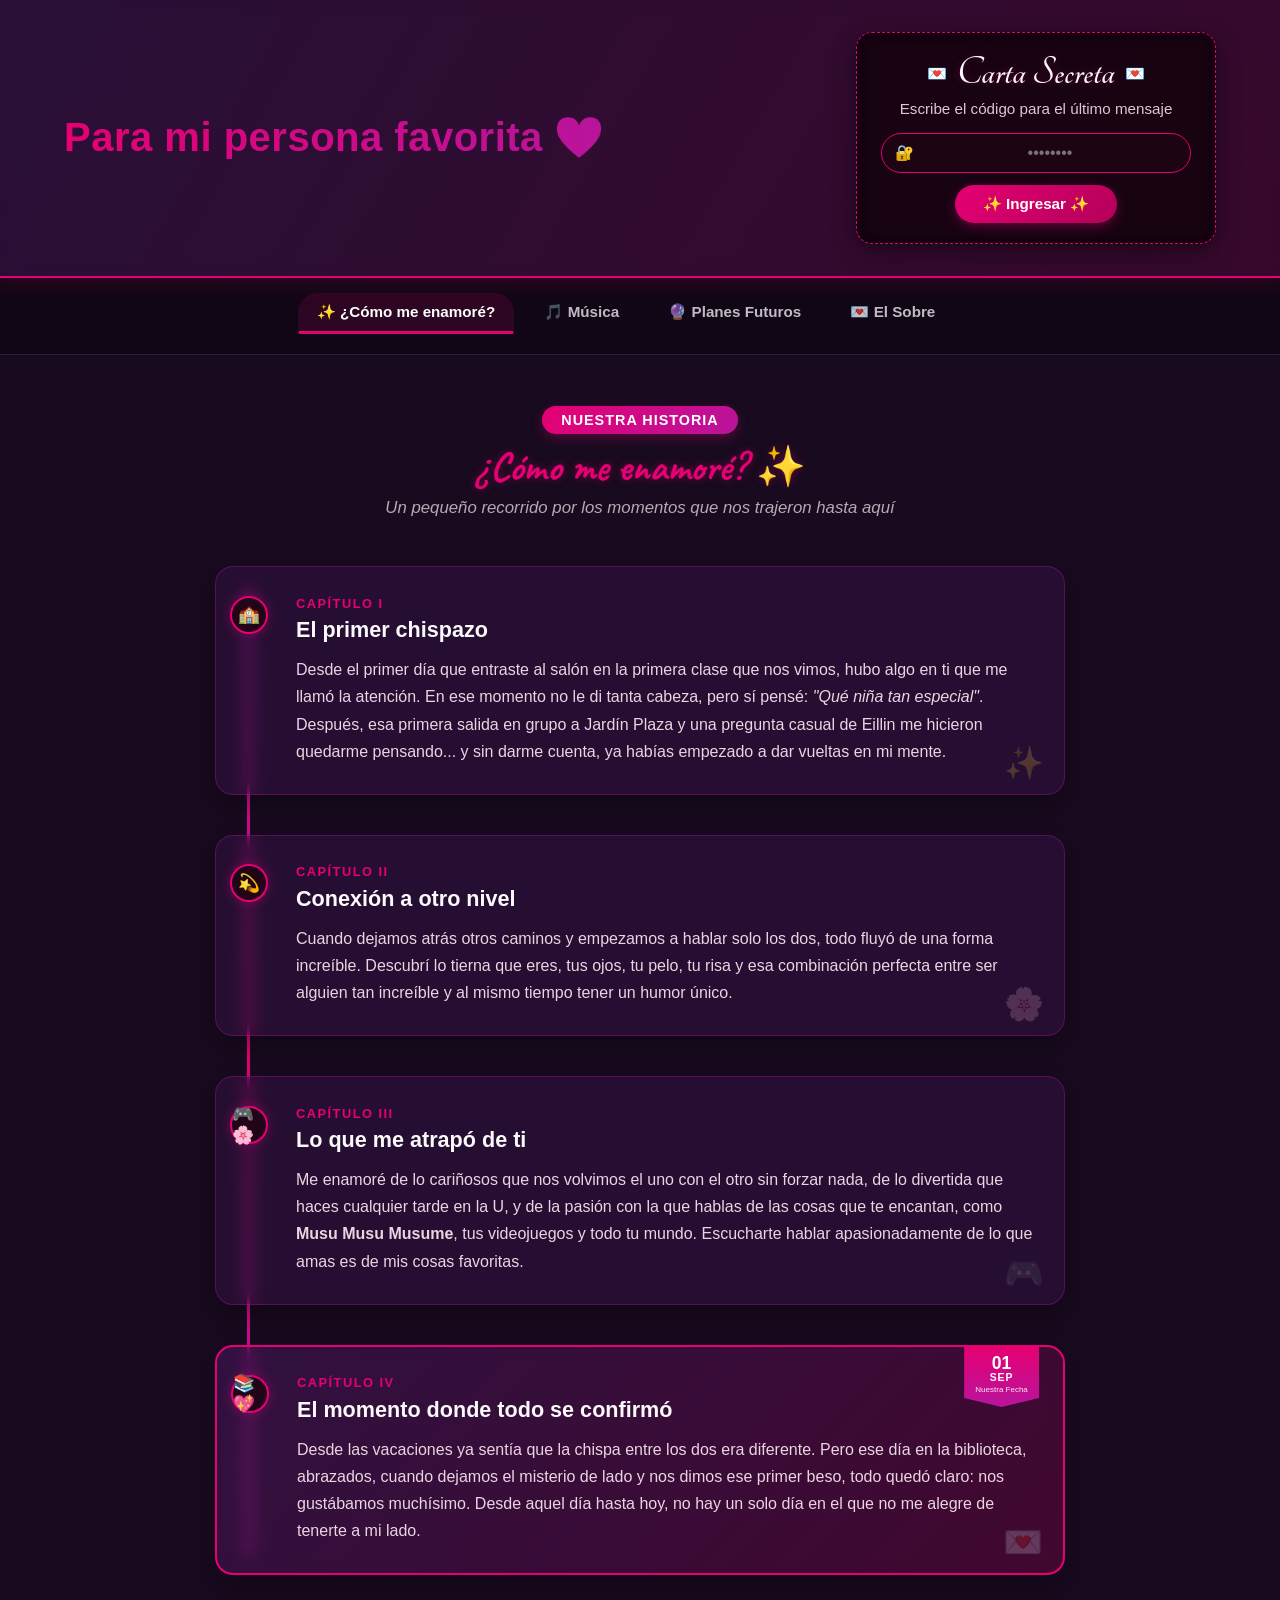
==== index.html @ 10413c75 "Add files via upload" ====
<!DOCTYPE html>
<html lang="es">
<head>
    <meta charset="UTF-8">
    <meta name="viewport" content="width=device-width, initial-scale=1.0">
    <title>Para mi persona favorita ❤️</title>
    <link rel="icon" type="image/jpeg" href="Imagenes/Corazon.jpeg">
    <link rel="stylesheet" href="style.css">
</head>
<body>
    <div id="lluvia-fondo"></div>
    <header>
        <h1>Para mi persona favorita ❤️</h1>
        <div class="header-secret-box" id="headerSecretBox">
            <div class="header-secret-title">
                <span>💌</span>
                <h3>Carta Secreta</h3>
                <span>💌</span>
            </div>
            
            <p class="header-secret-instructions">Escribe el código para el último mensaje</p>
            
            <form id="headerFormCodigo" class="header-secret-form" onsubmit="return false;">
                <div class="header-input-wrapper">
                    <span class="header-lock-icon">🔐</span>
                    <input type="password" id="headerInputCodigo" placeholder="••••••••" autocomplete="off" required>
                </div>
                <button type="submit" id="headerBtnIngresar" class="header-btn-secreto">✨ Ingresar ✨</button>
            </form>
        </div>
    </header>

    <nav>
        <div class="nav-fade left"></div>
        <ul id="navList">
            <li><button class="btnNav active" data-tab="enamores"><span class="emoji">✨</span> ¿Cómo me enamoré?</button></li>
            <li><button class="btnNav" data-tab="musica"><span class="emoji">🎵</span> Música</button></li>
            <li><button class="btnNav" data-tab="planes"><span class="emoji">🔮</span> Planes Futuros</button></li>
            <li><button class="btnNav" data-tab="sobre"><span class="emoji">💌</span> El Sobre</button></li>
        </ul>
        <div class="nav-fade right"></div>
    </nav>

    <main>
        <section id="enamores" class="tab-content seccion-enamore active">
            <div class="enamore-header">
                <span class="badge-historia">Nuestra Historia</span>
                <h2>¿Cómo me enamoré? ✨</h2>
                <p class="subtitulo-historia">Un pequeño recorrido por los momentos que nos trajeron hasta aquí</p>
            </div>

            <div class="timeline-cuento">
                <article class="capitulo-card" data-cap="1">
                    <div class="capitulo-numero">Capítulo I</div>
                    <div class="capitulo-icono">🏫</div>
                    <div class="capitulo-contenido">
                        <h3>El primer chispazo</h3>
                        <p>
                            Desde el primer día que entraste al salón en la primera clase que nos vimos, hubo algo en ti que me llamó la atención. En ese momento no le di tanta cabeza, pero sí pensé: <em>"Qué niña tan especial"</em>. Después, esa primera salida en grupo a Jardín Plaza y una pregunta casual de Eillin me hicieron quedarme pensando... y sin darme cuenta, ya habías empezado a dar vueltas en mi mente.
                        </p>
                    </div>
                    <div class="capitulo-decoracion">✨</div>
                </article>

                <article class="capitulo-card" data-cap="2">
                    <div class="capitulo-numero">Capítulo II</div>
                    <div class="capitulo-icono">💫</div>
                    <div class="capitulo-contenido">
                        <h3>Conexión a otro nivel</h3>
                        <p>
                            Cuando dejamos atrás otros caminos y empezamos a hablar solo los dos, todo fluyó de una forma increíble. Descubrí lo tierna que eres, tus ojos, tu pelo, tu risa y esa combinación perfecta entre ser alguien tan increíble y al mismo tiempo tener un humor único. 
                        </p>
                    </div>
                    <div class="capitulo-decoracion">🌸</div>
                </article>

                <article class="capitulo-card" data-cap="3">
                    <div class="capitulo-numero">Capítulo III</div>
                    <div class="capitulo-icono">🎮🌸</div>
                    <div class="capitulo-contenido">
                        <h3>Lo que me atrapó de ti</h3>
                        <p>
                            Me enamoré de lo cariñosos que nos volvimos el uno con el otro sin forzar nada, de lo divertida que haces cualquier tarde en la U, y de la pasión con la que hablas de las cosas que te encantan, como <strong>Musu Musu Musume</strong>, tus videojuegos y todo tu mundo. Escucharte hablar apasionadamente de lo que amas es de mis cosas favoritas.
                        </p>
                    </div>
                    <div class="capitulo-decoracion">🎮</div>
                </article>

                <article class="capitulo-card capitulo-destacado" data-cap="4">
                    <div class="marcapaginas-fecha">
                        <span class="dia">01</span>
                        <span class="mes">SEP</span>
                        <span class="label">Nuestra Fecha</span>
                    </div>

                    <div class="capitulo-numero">Capítulo IV</div>
                    <div class="capitulo-icono">📚💖</div>
                    <div class="capitulo-contenido">
                        <h3>El momento donde todo se confirmó</h3>
                        <p>
                            Desde las vacaciones ya sentía que la chispa entre los dos era diferente. Pero ese día en la biblioteca, abrazados, cuando dejamos el misterio de lado y nos dimos ese primer beso, todo quedó claro: nos gustábamos muchísimo. Desde aquel día hasta hoy, no hay un solo día en el que no me alegre de tenerte a mi lado.
                        </p>
                    </div>
                    <div class="capitulo-decoracion">💌</div>
                </article>
            </div>
        </section>

        <section id="musica" class="tab-content">
            <h2>Nuestra Playlist 🎵</h2>
            <p class="subtitulo-seccion">Cada tema guarda un trozo de nuestra historia y lo que siento por ti</p>

            <div class="player-card">
                <audio id="mainAudioPlayer" preload="metadata"></audio>

                <div class="player-portada-wrapper">
                    <img id="playerPortada" src="" alt="Portada de la canción" class="player-portada">
                </div>

                <div class="player-info">
                    <h3 id="playerTitulo">Título</h3>
                    <p id="playerArtista">Artista</p>
                </div>

                <div class="player-dedicatoria">
                    <p id="playerDedicatoria">Dedicatoria</p>
                </div>

                <div class="player-progress-container">
                    <span id="currentTime">0:00</span>
                    <input type="range" id="progressBar" value="0" min="0" max="100">
                    <span id="totalDuration">0:00</span>
                </div>

                <div class="player-controls">
                    <button id="btnPrev" class="ctrl-btn" title="Anterior">⏮</button>
                    <button id="btnPlayPause" class="ctrl-btn main-play-btn" title="Reproducir/Pausar">▶</button>
                    <button id="btnNext" class="ctrl-btn" title="Siguiente">⏭</button>
                </div>
            </div>
        </section>

        <section id="planes" class="tab-content">
            <div class="enamore-header">
                <span class="badge-historia">Próximas Misiones</span>
                <h2>Nuestra Bucket List 🔮</h2>
                <p class="subtitulo-historia">Selecciona un boleto para ver los detalles de lo que nos espera</p>
            </div>

            <div class="tickets-grid">
                <div class="ticket-card" onclick="this.classList.toggle('flipped')">
                    <div class="ticket-inner">
                        <div class="ticket-front">
                            <div class="ticket-badge">Boleto #01</div>
                            <div class="ticket-icon">☕</div>
                            <h3>Cafeteria & Charla</h3>
                            <span class="ticket-hint">Toca para voltear ↻</span>
                        </div>
                        <div class="ticket-back">
                            <h3>Café sin prisa</h3>
                            <p>Encontrar un lugar tranquilo después de un día pesado de la uni solo para sentarnos a conversar, reírnos y desconectar de todo.</p>
                            <div class="ticket-tag">Estado: Pendiente de cita</div>
                        </div>
                    </div>
                </div>

                <div class="ticket-card" onclick="this.classList.toggle('flipped')">
                    <div class="ticket-inner">
                        <div class="ticket-front">
                            <div class="ticket-badge">Boleto #02</div>
                            <div class="ticket-icon">🍳</div>
                            <h3>Masterclass de Cocina</h3>
                            <span class="ticket-hint">Toca para voltear ↻</span>
                        </div>
                        <div class="ticket-back">
                            <h3>Chef Experta</h3>
                            <p>Un espacio donde me enseñes tus mejores recetas y trucos en la cocina, mientras intentamos que el resultado quede rico (o al menos nos reímos en el intento).</p>
                            <div class="ticket-tag">Estado: Quemado</div>
                        </div>
                    </div>
                </div>

                <div class="ticket-card" onclick="this.classList.toggle('flipped')">
                    <div class="ticket-inner">
                        <div class="ticket-front">
                            <div class="ticket-badge">Boleto #03</div>
                            <div class="ticket-icon">🍿</div>
                            <h3>Maratón Épica</h3>
                            <span class="ticket-hint">Toca para voltear ↻</span>
                        </div>
                        <div class="ticket-back">
                            <h3>Cine en Casa</h3>
                            <p>Elegir una saga o serie como la Boticaria, aunque al final terminemos hablando de cualquier otra cosa más tiempo que viendo la pantalla.</p>
                            <div class="ticket-tag">Estado: Palomitas listas</div>
                        </div>
                    </div>
                </div>

                <div class="ticket-card" onclick="this.classList.toggle('flipped')">
                    <div class="ticket-inner">
                        <div class="ticket-front">
                            <div class="ticket-badge">Boleto #04</div>
                            <div class="ticket-icon">🕹️</div>
                            <h3>Cita Arcade</h3>
                            <span class="ticket-hint">Toca para voltear ↻</span>
                        </div>
                        <div class="ticket-back">
                            <h3>Competencia amistosa</h3>
                            <p>Competir en maquinitas, juegos de carreras o retarnos en algún videojuego cooperativo local hasta ver quién gana sobre el otro.</p>
                            <div class="ticket-tag">Estado: A la vuelta de la esquina</div>
                        </div>
                    </div>
                </div>

                <div class="ticket-card" onclick="this.classList.toggle('flipped')">
                    <div class="ticket-inner">
                        <div class="ticket-front">
                            <div class="ticket-badge">Boleto #05</div>
                            <div class="ticket-icon">🌆</div>
                            <h3>Tour por Cali</h3>
                            <span class="ticket-hint">Toca para voltear ↻</span>
                        </div>
                        <div class="ticket-back">
                            <h3>Guía Turístico</h3>
                            <p>Llevarte a recorrer los mejores rincones de la ciudad, enseñarte lo mejor de Cali, comer algo rico y mostrarte mis lugares favoritos.</p>
                            <div class="ticket-tag">Estado: Planificando la ruta</div>
                        </div>
                    </div>
                </div>
            </div>
        </section>

        <section id="sobre" class="tab-content">
            <div class="carta-container">
                <div class="corner-deco top-left">ꨄ︎</div>
                <div class="corner-deco top-right">ꨄ︎</div>
                <div class="corner-deco bottom-left">ꨄ︎</div>
                <div class="corner-deco bottom-right">ꨄ︎</div>
                <div class="deco-line top"></div>
                <div class="deco-line bottom"></div>

                <div class="title-area">
                    <div class="title-ornament">✦ ✦ ✦</div>
                    <h2>💌 Carta de Amor 💌</h2>
                    <div class="title-ornament">✦ ✦ ✦</div>
                </div>

                <div class="carta-content">
                    <div class="carta-header">
                        <div class="carta-hearts">♥ ♥ ♥ ♥ ♥ ♥ ♥ ♥</div>
                        <div class="carta-lace"></div>
                    </div>

                    <p class="amor-saludo">Laurent Andrea,</p>
                    
                    <p>Querida Laurent,</p>

                    <p>
                        Las palabras más importantes y personales no caben en una pantalla; por eso las tienes ahora mismo en tus manos, escritas a puño y letra en la carta física. Quería que tuvieras algo real, un recuerdo tangible que te pudieras llevar a casa y guardar para siempre.
                    </p>

                    <div class="divider">⊹₊˚‧︵‿₊ 🌸 ₊‿︵‧˚₊⊹</div>

                    <p>
                        Sin embargo, no podía dejar este espacio digital vacío. Cada línea de código de esta página la programé pensando en ti, en nuestras charlas interminables, en las tardes de biblioteca y en lo increíble que ha sido ver cómo algo que empezó en una simple amistad se convirtió en algo tan bonito e importante para mí.
                    </p>

                    <div class="divider">⊹₊˚‧︵‿₊ 🌷 ₊‿︵‧˚₊⊹</div>

                    <p>
                        Esta página es un reflejo de lo mucho que valoro cada momento a tu lado y del entusiasmo que me da seguir descubriendo quién eres. Pero la experiencia no termina aquí... todavía queda un último paso para cerrar este camino con broche de oro.
                    </p>

                    <div class="divider">⊹₊˚‧︵‿₊ 💗 ₊‿︵‧˚₊⊹</div>

                    <p>
                        Toma el sobre físico que te entregué y examínalo con detenimiento. No mires solo la carta... asómate bien adentro del sobre, en la parte más profunda de la base inferior interior. Ahí encontrarás oculto el código secreto.
                    </p>

                    <p>
                        Escríbelo en la tarjeta del encabezado arriba, presiona ingresar y descubre lo que falta. 💖
                    </p>

                    <div class="carta-footer">
                        <div class="carta-lace bottom"></div>
                        <div class="carta-hearts">♥ ♥ ♥ ♥ ♥ ♥ ♥ ♥</div>
                        <p class="last">Con todo mi amor,<br>Samuel Campo ❣️</p>
                        <div class="firma-ornament">𓂃˖˳·˖ ִֶָ ⋆🌷͙⋆ ִֶָ˖·˳˖𓂃 ִֶָ</div>
                    </div>
                </div>
            </div>
        </section>
    </main>

    <script src="script.js"></script>
</body>
</html>
---- style.css ----
@import url('https://fonts.googleapis.com/css2?family=Tangerine:wght@400;700&family=Caveat:wght@400;600&display=swap');
@import url('https://fonts.googleapis.com/css?family=Sacramento&family=Caveat:wght@400;600&display=swap');

:root {
    --cprincipal: hsla(330, 100%, 45%, 1);
    --csecundario: hsla(310, 80%, 40%, 1);
    --cfondo: hsla(280, 60%, 40%, 1);
    --cfondoscuro: hsla(280, 50%, 8%, 1);
    --cdetalle: hsla(0, 100%, 45%, 1);
    --ctclaro: hsla(330, 20%, 98%, 1);
}

* {
    box-sizing: border-box;
    margin: 0;
    padding: 0;
}

body {
    background-color: var(--cfondoscuro);
    color: var(--ctclaro);
    font-family: 'Segoe UI', Tahoma, Geneva, Verdana, sans-serif;
    margin: 0;
    padding: 0;
    overflow-x: hidden;
}

/* Capas y posiciones globales */
header, nav, main {
    position: relative;
    z-index: 10;
}

/* #region Header Responsivo */

header {
    display: flex;
    flex-direction: column;
    align-items: center;
    justify-content: center;
    gap: 1.5rem;
    padding: 2rem 1.5rem;
    background: linear-gradient(120deg,
        hsla(280, 60%, 40%, 0.18),
        hsla(330, 100%, 45%, 0.15),
        hsla(310, 80%, 40%, 0.18));
    background-size: 200% 200%;
    animation: gradientMove 14s ease infinite;
    border-bottom: 2px solid var(--cprincipal);
    box-shadow: 0 4px 20px hsla(330, 100%, 45%, 0.25);
    backdrop-filter: blur(8px);
    width: 100%;
}

@keyframes gradientMove {
    0%   { background-position: 0% 50%; }
    50%  { background-position: 100% 50%; }
    100% { background-position: 0% 50%; }
}

header h1 {
    margin: 0;
    font-size: 2rem;
    letter-spacing: 0.5px;
    text-align: center;
    word-break: break-word;
    background: linear-gradient(90deg, var(--cprincipal), var(--csecundario), var(--cprincipal));
    background-size: 200% auto;
    -webkit-background-clip: text;
    background-clip: text;
    color: transparent;
    animation: shine 6s linear infinite;
}

@keyframes shine {
    to { background-position: 200% center; }
}

/* #endregion */

/* #region Caja Secreta del Header */

.header-secret-box {
    margin-top: 0;
    padding: 20px 24px;
    background: rgba(15, 2, 10, 0.75);
    border: 1.5px dashed var(--cprincipal);
    border-radius: 16px;
    box-shadow: inset 0 0 12px rgba(0, 0, 0, 0.5), 0 8px 24px rgba(0, 0, 0, 0.4);
    transition: transform 0.3s ease, border-color 0.3s ease, box-shadow 0.3s ease;
    text-align: center;
    max-width: 380px;
    width: 100%;
    box-sizing: border-box;
}

.header-secret-title {
    display: flex;
    align-items: center;
    justify-content: center;
    gap: 10px;
    margin-bottom: 5px;
}

.header-secret-title h3 {
    font-family: "Tangerine", cursive;
    font-size: 2.6rem;
    color: var(--ctclaro);
    margin: 0;
    text-shadow: 0 0 8px hsla(330, 100%, 45%, 0.4);
    line-height: 1;
}

.header-secret-instructions {
    color: rgba(255, 235, 245, 0.85);
    font-size: 0.95rem;
    margin: 0 0 16px 0 !important;
}

.header-secret-form {
    display: flex;
    flex-direction: column;
    align-items: center;
    gap: 12px;
}

.header-input-wrapper {
    position: relative;
    width: 100%;
}

.header-input-wrapper .header-lock-icon {
    position: absolute;
    left: 14px;
    top: 50%;
    transform: translateY(-50%);
    font-size: 0.95rem;
}

.header-input-wrapper input {
    width: 100%;
    padding: 10px 12px 10px 40px;
    border-radius: 20px;
    border: 1px solid var(--cprincipal);
    background: rgba(30, 5, 20, 0.8);
    color: #ffffff;
    font-size: 1rem;
    text-align: center;
    outline: none;
    box-sizing: border-box;
    transition: all 0.3s ease;
}

.header-input-wrapper input:focus {
    box-shadow: 0 0 10px var(--cprincipal);
}

.header-btn-secreto {
    background: linear-gradient(135deg, var(--cprincipal), #b30059);
    color: white;
    border: none;
    padding: 10px 28px;
    font-weight: bold;
    font-size: 0.95rem;
    border-radius: 20px;
    cursor: pointer;
    box-shadow: 0 4px 12px rgba(255, 0, 128, 0.3);
    transition: transform 0.2s ease, box-shadow 0.2s ease;
}

.header-btn-secreto:hover {
    transform: translateY(-2px);
    box-shadow: 0 6px 16px rgba(255, 0, 128, 0.5);
}

/* Animaciones de Validación */
.header-anim-error {
    animation: headerShakeError 0.45s ease-in-out;
    border-color: #ff3366 !important;
    box-shadow: 0 0 16px rgba(255, 51, 102, 0.6) !important;
}

@keyframes headerShakeError {
    0%, 100% { transform: translateX(0); }
    20% { transform: translateX(-10px); }
    40% { transform: translateX(10px); }
    60% { transform: translateX(-6px); }
    80% { transform: translateX(6px); }
}

.header-anim-success {
    animation: headerPulseSuccess 0.6s ease-in-out forwards;
    border-color: #00ff88 !important;
    box-shadow: 0 0 20px rgba(0, 255, 136, 0.8) !important;
}

@keyframes headerPulseSuccess {
    0% { transform: scale(1); }
    50% { transform: scale(1.04); }
    100% { transform: scale(1); }
}

/* Media Query específica para organizar el Header perfectamente en PC */
@media (min-width: 850px) {
    header {
        flex-direction: row;
        justify-content: space-between;
        align-items: center;
        padding: 2rem 4rem;
        gap: 2rem;
    }
    header h1 {
        text-align: left;
        font-size: 2.5rem;
        max-width: 55%;
    }
    .header-secret-box {
        max-width: 360px;
        flex-shrink: 0;
    }
}

/* #endregion */

/* #region Nav */

nav {
    position: relative;
    display: flex;
    justify-content: center;
    padding: 0.75rem 0.5rem;
    background-color: rgba(0, 0, 0, 0.3);
    border-bottom: 1px solid rgba(255, 255, 255, 0.1);
    width: 100%;
}

.nav-fade {
    position: absolute;
    top: 0;
    bottom: 0;
    width: 32px;
    pointer-events: none;
    z-index: 2;
    opacity: 0;
    transition: opacity 0.25s ease;
}
.nav-fade.visible {
    opacity: 1;
}
.nav-fade.left {
    left: 0;
    background: linear-gradient(90deg, var(--cfondoscuro), transparent);
}
.nav-fade.right {
    right: 0;
    background: linear-gradient(270deg, var(--cfondoscuro), transparent);
}

nav ul {
    position: relative;
    display: flex;
    gap: 0.75rem;
    list-style: none;
    width: 100%;
    max-width: 800px;
    overflow-x: auto;
    white-space: nowrap;
    padding: 0.2rem 36px 0.5rem 0.5rem;
    -webkit-overflow-scrolling: touch;
    touch-action: pan-x;
    scroll-behavior: smooth;
    scroll-snap-type: x proximity;
    user-select: none;
    scrollbar-width: thin;
    scrollbar-color: var(--cprincipal) rgba(0, 0, 0, 0.2);
    justify-content: flex-start;
}

@media (min-width: 768px) {
    nav ul {
        justify-content: center;
        overflow-x: visible;
    }
}

nav ul::-webkit-scrollbar {
    display: block;
    height: 4px;
}

nav ul::-webkit-scrollbar-track {
    background: rgba(0, 0, 0, 0.2);
    border-radius: 10px;
}

nav ul::-webkit-scrollbar-thumb {
    background: var(--cprincipal);
    border-radius: 10px;
    box-shadow: 0 0 6px var(--cprincipal);
}

nav li {
    scroll-snap-align: start;
}

.btnNav {
    position: relative;
    background: transparent;
    border: 1px solid transparent;
    color: var(--ctclaro);
    padding: 0.6rem 1.1rem;
    font-size: 0.95rem;
    font-weight: 600;
    border-radius: 20px;
    cursor: pointer;
    transition: all 0.3s ease;
    opacity: 0.75;
    white-space: nowrap;
    flex-shrink: 0;
}

.btnNav:hover {
    opacity: 1;
    color: var(--cprincipal);
    background: rgba(255, 0, 128, 0.08);
}

.btnNav.active {
    opacity: 1;
    color: #ffffff;
    border-bottom: 3px solid var(--cprincipal);
    border-radius: 20px 20px 2px 2px;
    background: rgba(255, 0, 128, 0.12);
}

.emoji {
    display: inline-block;
    transition: transform 0.2s ease;
}

.btnNav:hover .emoji {
    animation: emojiBounce 0.5s ease;
}

@keyframes emojiBounce {
    0%, 100% { transform: translateY(0) rotate(0); }
    30% { transform: translateY(-4px) rotate(-8deg); }
    60% { transform: translateY(0) rotate(8deg); }
}

/* #endregion */

/* #region Main & Secciones */

main {
    padding: 2.5rem 1.5rem;
    max-width: 900px;
    margin: 0 auto;
}

.tab-content {
    display: none;
    animation: fadeIn 0.4s ease-in-out;
}

.tab-content.active {
    display: block;
}

@keyframes fadeIn {
    from {
        opacity: 0;
        transform: translateY(8px);
    }
    to {
        opacity: 1;
        transform: translateY(0);
    }
}

main h2 {
    font-size: 1.8rem;
    margin-bottom: 0.5rem;
    color: var(--cprincipal);
    text-shadow: 0 0 8px hsla(330, 100%, 45%, 0.4);
    text-align: center;
}

.subtitulo-seccion {
    text-align: center;
    font-size: 1rem;
    color: rgba(255, 235, 245, 0.75);
    margin-bottom: 2rem;
    font-style: italic;
}

.card {
    background-color: hsla(280, 60%, 40%, 0.12);
    border: 1px solid hsla(310, 80%, 40%, 0.3);
    border-radius: 12px;
    padding: 1.5rem;
    backdrop-filter: blur(6px);
    line-height: 1.6;
    font-size: 1rem;
    box-shadow: 0 4px 15px rgba(0, 0, 0, 0.2);
}

/* #endregion */

/* #region Sección Música (Estilo Reproductor Slide) */

.player-card {
    background: linear-gradient(145deg, rgba(35, 5, 25, 0.9), rgba(15, 3, 10, 0.95));
    border: 1px solid hsla(330, 100%, 45%, 0.4);
    border-radius: 20px;
    padding: 2rem;
    box-shadow: 0 10px 30px rgba(0, 0, 0, 0.6);
    backdrop-filter: blur(10px);
    display: flex;
    flex-direction: column;
    align-items: center;
    max-width: 460px;
    margin: 0 auto;
}

/* Portada grande centrada */
.player-portada-wrapper {
    width: 100%;
    max-width: 280px;
    aspect-ratio: 1 / 1;
    margin-bottom: 1.2rem;
    border-radius: 16px;
    overflow: hidden;
    box-shadow: 0 8px 24px rgba(0, 0, 0, 0.6);
    border: 2px solid var(--cprincipal);
}

.player-portada {
    width: 100%;
    height: 100%;
    object-fit: cover;
    transition: transform 0.3s ease;
}

.player-card:hover .player-portada {
    transform: scale(1.02);
}

/* Info del tema */
.player-info {
    text-align: center;
    margin-bottom: 0.8rem;
    width: 100%;
}

.player-info h3 {
    font-size: 1.4rem;
    color: var(--ctclaro);
    margin: 0;
    font-weight: 700;
}

.player-info p {
    font-size: 1rem;
    color: var(--cprincipal);
    margin: 4px 0 0 0;
    font-weight: 600;
}

/* Dedicatoria */
.player-dedicatoria {
    background: rgba(0, 0, 0, 0.3);
    border-left: 3px solid var(--cprincipal);
    padding: 0.85rem 1.1rem;
    border-radius: 0 10px 10px 0;
    width: 100%;
    margin-bottom: 1.2rem;
}

.player-dedicatoria p {
    margin: 0;
    font-size: 0.92rem;
    color: rgba(255, 235, 245, 0.88);
    font-style: italic;
    line-height: 1.5;
    text-align: left;
}

/* Barra de tiempo */
.player-progress-container {
    display: flex;
    align-items: center;
    gap: 10px;
    width: 100%;
    margin-bottom: 1.5rem;
    font-size: 0.85rem;
    color: rgba(255, 235, 245, 0.7);
}

.player-progress-container input[type="range"] {
    flex: 1;
    accent-color: var(--cprincipal);
    cursor: pointer;
    height: 6px;
    border-radius: 3px;
}

/* Controles de reproducción */
.player-controls {
    display: flex;
    align-items: center;
    justify-content: center;
    gap: 2rem;
    width: 100%;
}

.ctrl-btn {
    background: transparent;
    border: none;
    color: var(--ctclaro);
    font-size: 1.6rem;
    cursor: pointer;
    transition: transform 0.2s ease, color 0.2s ease;
    display: flex;
    align-items: center;
    justify-content: center;
}

.ctrl-btn:hover {
    color: var(--cprincipal);
    transform: scale(1.15);
}

.main-play-btn {
    background: var(--cprincipal);
    color: white;
    width: 56px;
    height: 56px;
    border-radius: 50%;
    font-size: 1.4rem;
    box-shadow: 0 4px 15px hsla(330, 100%, 45%, 0.4);
}

.main-play-btn:hover {
    color: white;
    transform: scale(1.08);
    box-shadow: 0 6px 20px hsla(330, 100%, 45%, 0.6);
}

/* #endregion */

/* #region Carta (El Sobre) */

#sobre {
    text-align: center;
    padding: 1rem 0 3rem;
}

.carta-container {
    position: relative;
    max-width: 650px;
    width: 100%;
    margin: 0 auto;
    text-align: center;
    padding: 35px 30px;
    box-sizing: border-box;

    background: linear-gradient(160deg, rgba(40, 5, 25, 0.88) 0%, rgba(20, 3, 12, 0.93) 100%);
    border: 2px solid hsla(330, 100%, 45%, 0.6);
    outline: 1px solid hsla(330, 100%, 45%, 0.3);
    outline-offset: 6px;
    border-radius: 20px;

    box-shadow: 
        0 0 25px hsla(330, 100%, 45%, 0.25),
        0 10px 35px rgba(0, 0, 0, 0.6);
}

.deco-line {
    position: absolute;
    left: 22px;
    right: 22px;
    height: 1px;
    background: linear-gradient(90deg, transparent, var(--cprincipal), transparent);
}
.deco-line.top    { top: 16px; }
.deco-line.bottom { bottom: 16px; }

.corner-deco {
    position: absolute;
    font-size: 20px;
    color: var(--cprincipal);
    line-height: 1;
}
.corner-deco.top-left     { top: 8px;  left: 10px;  }
.corner-deco.top-right    { top: 8px;  right: 10px; transform: scaleX(-1); }
.corner-deco.bottom-left  { bottom: 8px; left: 10px;  transform: scaleY(-1); }
.corner-deco.bottom-right { bottom: 8px; right: 10px; transform: scale(-1); }

.title-area {
    margin: 8px 0 20px;
}
.title-ornament {
    font-size: 13px;
    color: var(--cprincipal);
    letter-spacing: 6px;
    opacity: 0.8;
}
.title-area h2 {
    margin: 8px 0;
    font-family: "Tangerine", cursive;
    font-size: 3rem;
    font-weight: 700;
    color: var(--ctclaro);
    text-shadow: 0 0 12px hsla(330, 100%, 45%, 0.5);
}

.carta-content {
    width: 100%;
    background: linear-gradient(160deg, rgba(47, 3, 65, 0.4), rgba(21, 7, 27, 0.5));
    padding: 25px 24px;
    border-radius: 16px;
    border: 1.5px solid hsla(330, 100%, 45%, 0.2);
    box-sizing: border-box;
    text-align: left;
    line-height: 1.8;
}

.carta-header {
    text-align: center;
    margin-bottom: 16px;
}
.carta-hearts {
    font-size: 14px;
    color: var(--cprincipal);
    letter-spacing: 4px;
    opacity: 0.7;
}
.carta-lace {
    height: 8px;
    background: repeating-linear-gradient(
        90deg,
        transparent,
        transparent 6px,
        hsla(330, 100%, 45%, 0.4) 6px,
        hsla(330, 100%, 45%, 0.4) 7px
    );
    margin-top: 6px;
    border-radius: 2px;
}
.carta-lace.bottom { margin-bottom: 6px; margin-top: 0; }

.amor-saludo {
    font-family: "Tangerine", cursive;
    font-size: 4.2rem !important;
    color: var(--cprincipal);
    margin-bottom: 14px !important;
    text-shadow: 0 0 14px hsla(330, 100%, 45%, 0.5);
    line-height: 1.1 !important;
    display: block;
}

.carta-content p {
    margin: 12px 0;
    color: rgba(255, 235, 245, 0.92);
    font-size: 1.05rem;
}

.divider {
    text-align: center;
    color: var(--cprincipal);
    font-size: 0.95rem;
    margin: 16px 0;
    opacity: 0.8;
    letter-spacing: 4px;
}

.carta-footer {
    text-align: center;
    margin-top: 24px;
}
.last {
    font-family: "Tangerine", cursive;
    font-size: 2.8rem !important;
    text-align: center;
    line-height: 1.3;
    color: var(--cprincipal);
    text-shadow: 0 0 12px hsla(330, 100%, 45%, 0.5);
    margin: 14px 0 6px !important;
}
.firma-ornament {
    font-size: 0.95rem;
    color: var(--cprincipal);
    letter-spacing: 4px;
    opacity: 0.6;
}

@media (max-width: 480px) {
    .carta-container { padding: 20px 14px; }
    .title-area h2 { font-size: 2.2rem; }
    .amor-saludo { font-size: 3rem !important; }
    .last { font-size: 2.2rem !important; }
    .carta-content p { font-size: 0.95rem; }
}

/* #endregion */

/* #region Sección ¿Cómo me enamoré? */

.seccion-enamore {
    max-width: 850px;
    margin: 0 auto;
    padding: 1rem 0;
}

.enamore-header {
    text-align: center;
    margin-bottom: 3rem;
}

.badge-historia {
    background: linear-gradient(135deg, var(--cprincipal), var(--csecundario));
    color: white;
    font-size: 0.9rem;
    font-weight: 600;
    padding: 0.4rem 1.2rem;
    border-radius: 20px;
    letter-spacing: 1px;
    text-transform: uppercase;
    box-shadow: 0 4px 12px hsla(330, 100%, 45%, 0.3);
}

.enamore-header h2 {
    font-size: 2.5rem;
    color: var(--cprincipal);
    margin: 0.8rem 0 0.4rem 0;
    font-family: 'Caveat', cursive, sans-serif;
}

.subtitulo-historia {
    color: rgba(255, 235, 245, 0.7);
    font-size: 1.05rem;
    font-style: italic;
}

.timeline-cuento {
    position: relative;
    display: flex;
    flex-direction: column;
    gap: 2.5rem;
}

.timeline-cuento::before {
    content: '';
    position: absolute;
    left: 32px;
    top: 20px;
    bottom: 20px;
    width: 3px;
    background: linear-gradient(to bottom, var(--csecundario), var(--cprincipal), var(--csecundario));
    border-radius: 2px;
    z-index: 1;
}

.capitulo-card {
    position: relative;
    background: hsla(280, 60%, 40%, 0.15);
    border-radius: 18px;
    padding: 1.8rem 1.8rem 1.8rem 5rem;
    border: 1px solid hsla(310, 80%, 40%, 0.35);
    box-shadow: 0 10px 25px rgba(0, 0, 0, 0.3);
    backdrop-filter: blur(8px);
    transition: all 0.4s cubic-bezier(0.175, 0.885, 0.32, 1.275);
    z-index: 2;
    overflow: hidden;
}

.capitulo-card:hover {
    transform: translateY(-4px) scale(1.01);
    box-shadow: 0 15px 35px hsla(330, 100%, 45%, 0.25);
    border-color: var(--cprincipal);
}

.capitulo-numero {
    font-size: 0.8rem;
    font-weight: 700;
    text-transform: uppercase;
    letter-spacing: 1.5px;
    color: var(--cprincipal);
    margin-bottom: 0.4rem;
}

.capitulo-icono {
    position: absolute;
    left: 14px;
    top: 1.8rem;
    width: 38px;
    height: 38px;
    background: rgba(30, 5, 20, 0.9);
    border: 2px solid var(--cprincipal);
    border-radius: 50%;
    display: flex;
    align-items: center;
    justify-content: center;
    font-size: 1.1rem;
    box-shadow: 0 0 12px hsla(330, 100%, 45%, 0.4);
    z-index: 3;
}

.capitulo-contenido h3 {
    margin: 0 0 0.8rem 0;
    color: var(--ctclaro);
    font-size: 1.35rem;
    text-align: left;
}

.capitulo-contenido p {
    margin: 0;
    color: rgba(255, 235, 245, 0.9);
    line-height: 1.7;
    font-size: 1rem;
}

.capitulo-decoracion {
    position: absolute;
    right: 20px;
    bottom: 12px;
    font-size: 2rem;
    opacity: 0.2;
    pointer-events: none;
    transition: opacity 0.3s ease, transform 0.3s ease;
}

.capitulo-card:hover .capitulo-decoracion {
    opacity: 0.5;
    transform: rotate(12deg) scale(1.2);
}

.capitulo-destacado {
    border: 2px solid var(--cprincipal);
    background: linear-gradient(135deg, hsla(280, 60%, 40%, 0.25), hsla(330, 100%, 45%, 0.2));
}

.marcapaginas-fecha {
    position: absolute;
    top: 0;
    right: 24px;
    background: linear-gradient(180deg, var(--cprincipal), var(--csecundario));
    color: white;
    padding: 0.5rem 0.7rem 0.8rem 0.7rem;
    border-bottom-left-radius: 6px;
    border-bottom-right-radius: 6px;
    text-align: center;
    box-shadow: 0 4px 10px hsla(330, 100%, 45%, 0.4);
    clip-path: polygon(0 0, 100% 0, 100% 85%, 50% 100%, 0 85%);
}

.marcapaginas-fecha .dia { display: block; font-size: 1.1rem; font-weight: 800; line-height: 1; }
.marcapaginas-fecha .mes { display: block; font-size: 0.65rem; font-weight: 600; letter-spacing: 1px; }
.marcapaginas-fecha .label { display: block; font-size: 0.5rem; opacity: 0.9; margin-top: 2px; }

@media (max-width: 600px) {
    .capitulo-card { padding: 1.2rem 1rem 1.2rem 3.5rem; }
    .timeline-cuento::before { left: 18px; }
    .capitulo-icono { left: 0px; width: 34px; height: 34px; font-size: 0.9rem; }
}

/* #endregion */

/* #region Lluvia Dinámica en el Fondo */

#lluvia-fondo {
    position: fixed;
    top: 0;
    left: 0;
    width: 100vw;
    height: 100vh;
    pointer-events: none;
    z-index: 0;
    overflow: hidden;
}

.texto-caida {
    position: absolute;
    top: -40px;
    color: var(--cprincipal);
    font-family: 'Caveat', cursive;
    opacity: 0.18;
    white-space: nowrap;
    text-shadow: 0 0 6px hsla(330, 100%, 45%, 0.3);
    user-select: none;
    will-change: transform;
    pointer-events: none;
    z-index: 0;
}

.girado-izq { transform: rotate(-20deg); }
.girado-der { transform: rotate(20deg); }
.sin-giro   { transform: rotate(0deg); }

@keyframes caerBamboleoIzq {
    0% { top: -40px; margin-left: 0px; opacity: 0; }
    15% { opacity: 0.22; }
    50% { margin-left: -25px; }
    85% { opacity: 0.22; }
    100% { top: 105vh; margin-left: 15px; transform: rotate(-35deg); opacity: 0; }
}

@keyframes caerBamboleoDer {
    0% { top: -40px; margin-left: 0px; opacity: 0; }
    15% { opacity: 0.22; }
    50% { margin-left: 25px; }
    85% { opacity: 0.22; }
    100% { top: 105vh; margin-left: -15px; transform: rotate(35deg); opacity: 0; }
}

.anim-izq { animation: caerBamboleoIzq linear forwards; }
.anim-der { animation: caerBamboleoDer linear forwards; }

/* #endregion */

/* --- ESTILOS UNICOS PARA PLANES / TICKETS 3D --- */
.tickets-grid {
    display: grid;
    grid-template-columns: repeat(auto-fit, minmax(260px, 1fr));
    gap: 1.8rem;
    padding: 1rem 0;
}

.ticket-card {
    background-color: transparent;
    perspective: 1000px;
    height: 300px;
    cursor: pointer;
}

.ticket-inner {
    position: relative;
    width: 100%;
    height: 100%;
    text-align: center;
    transition: transform 0.6s cubic-bezier(0.4, 0.2, 0.2, 1);
    transform-style: preserve-3d;
    border-radius: 16px;
    box-shadow: 0 8px 20px rgba(0, 0, 0, 0.2);
}

.ticket-card.flipped .ticket-inner {
    transform: rotateY(180deg);
}

.ticket-front, .ticket-back {
    position: absolute;
    width: 100%;
    height: 100%;
    backface-visibility: hidden;
    border-radius: 16px;
    display: flex;
    flex-direction: column;
    justify-content: space-between;
    padding: 1.8rem;
    box-sizing: border-box;
    border: 1px solid rgba(255, 255, 255, 0.15);
}

/* Cara Delantera del Ticket */
.ticket-front {
    background: linear-gradient(135deg, rgba(40, 20, 60, 0.85), rgba(20, 10, 30, 0.95));
    backdrop-filter: blur(10px);
}

.ticket-badge {
    align-self: flex-start;
    background: rgba(255, 255, 255, 0.1);
    padding: 4px 12px;
    border-radius: 20px;
    font-size: 0.8rem;
    letter-spacing: 1px;
    color: #ffb7ff;
}

.ticket-icon {
    font-size: 3.2rem;
    margin: 0.5rem 0;
}

.ticket-front h3 {
    font-size: 1.25rem;
    color: #fff;
    margin: 0;
}

.ticket-hint {
    font-size: 0.8rem;
    color: rgba(255, 255, 255, 0.5);
}

/* Cara Trasera del Ticket (Revelación) */
.ticket-back {
    background: linear-gradient(135deg, rgba(80, 30, 100, 0.9), rgba(40, 15, 60, 0.95));
    color: #fff;
    transform: rotateY(180deg);
    align-items: center;
    justify-content: center;
    text-align: center;
}

.ticket-back h3 {
    color: #ff99cc;
    margin-bottom: 0.6rem;
    font-size: 1.2rem;
}

.ticket-back p {
    font-size: 0.95rem;
    color: #f0f0f0;
    line-height: 1.5;
    margin-bottom: 1.2rem;
}

.ticket-tag {
    font-size: 0.8rem;
    background: rgba(255, 153, 204, 0.2);
    color: #ffb7ff;
    padding: 6px 14px;
    border-radius: 8px;
    border: 1px solid rgba(255, 153, 204, 0.4);
}
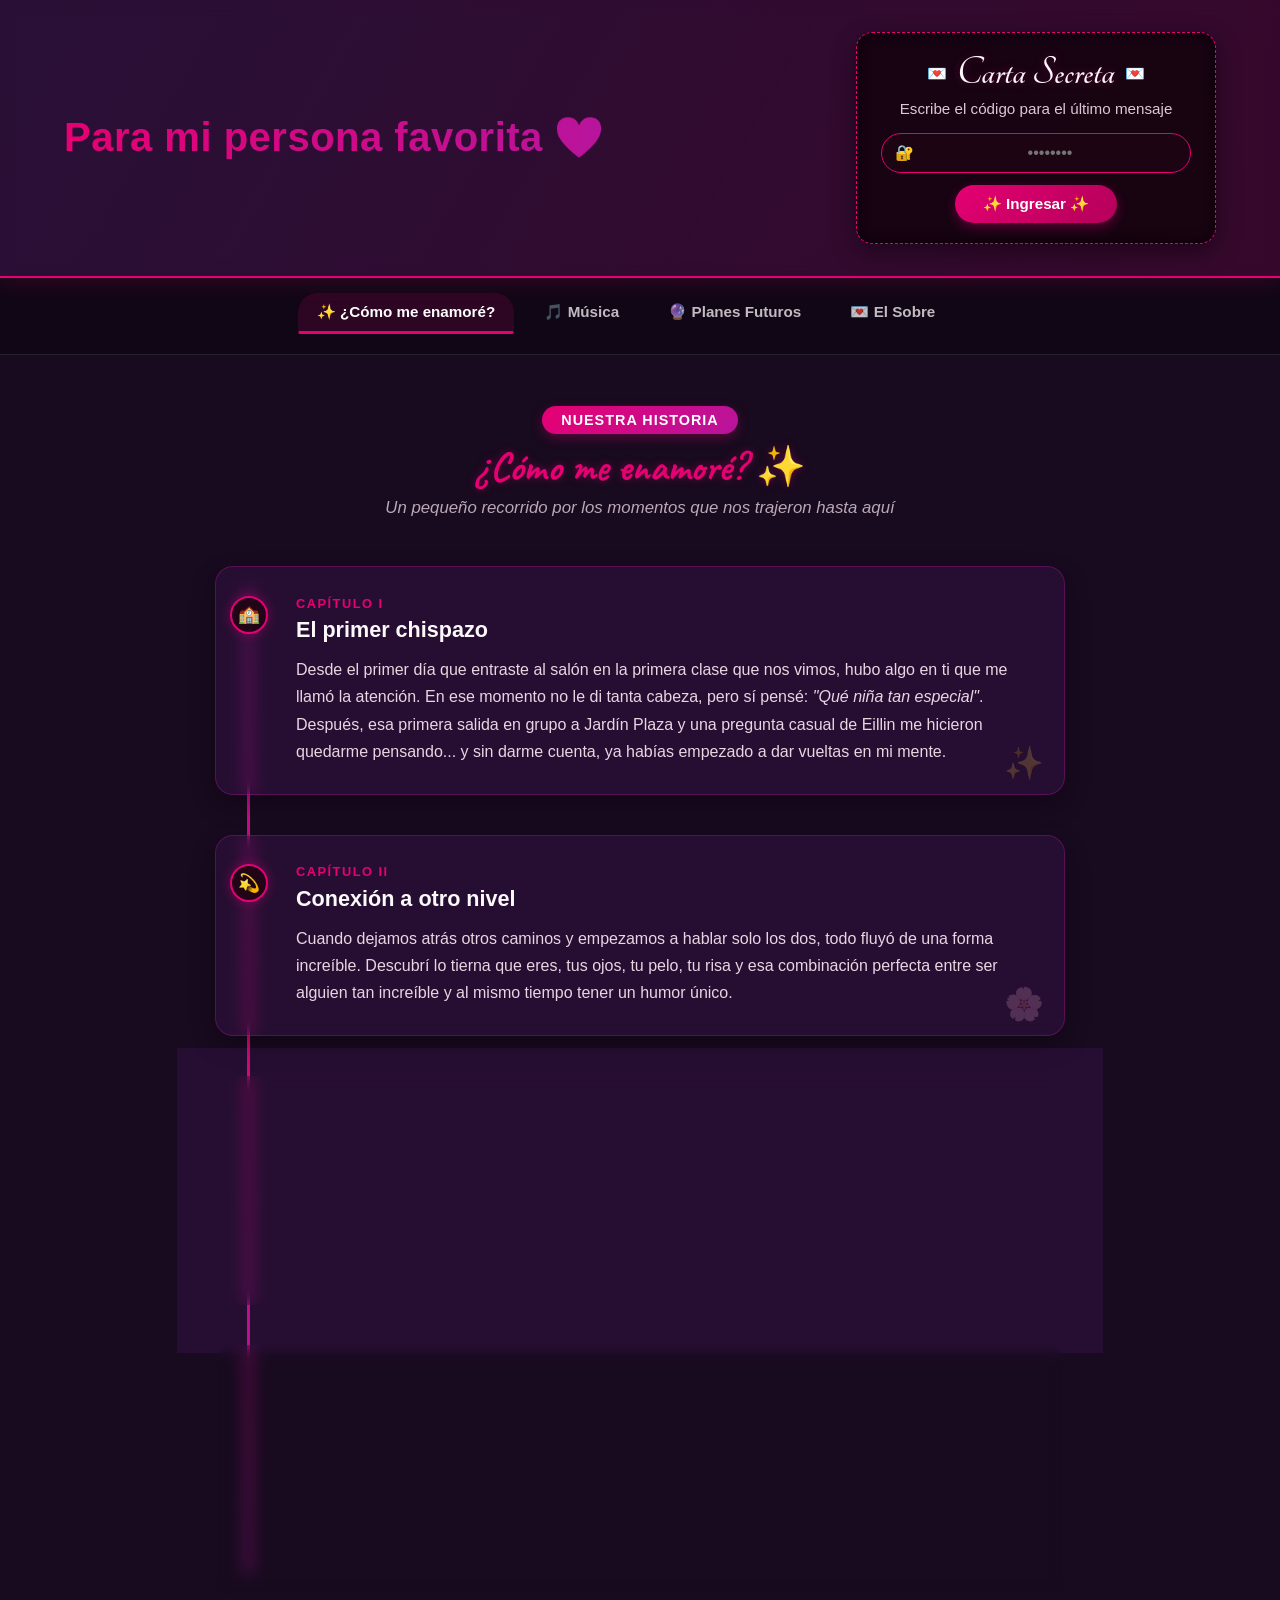
==== commit e8ff4dfa: "Add files via upload" ====
--- a/index.html
+++ b/index.html
@@ -76,7 +76,7 @@
 
                 <article class="capitulo-card" data-cap="3">
                     <div class="capitulo-numero">Capítulo III</div>
-                    <div class="capitulo-icono">🎮🌸</div>
+                    <div class="capitulo-icono">🌸</div>
                     <div class="capitulo-contenido">
                         <h3>Lo que me atrapó de ti</h3>
                         <p>
@@ -94,8 +94,9 @@
                     </div>
 
                     <div class="capitulo-numero">Capítulo IV</div>
-                    <div class="capitulo-icono">📚💖</div>
-                    <div class="capitulo-contenido">
+                    <div class="capitulo-icono">💖</div>
+                    <div class="capitulo-contenido">
+                        bre 
                         <h3>El momento donde todo se confirmó</h3>
                         <p>
                             Desde las vacaciones ya sentía que la chispa entre los dos era diferente. Pero ese día en la biblioteca, abrazados, cuando dejamos el misterio de lado y nos dimos ese primer beso, todo quedó claro: nos gustábamos muchísimo. Desde aquel día hasta hoy, no hay un solo día en el que no me alegre de tenerte a mi lado.
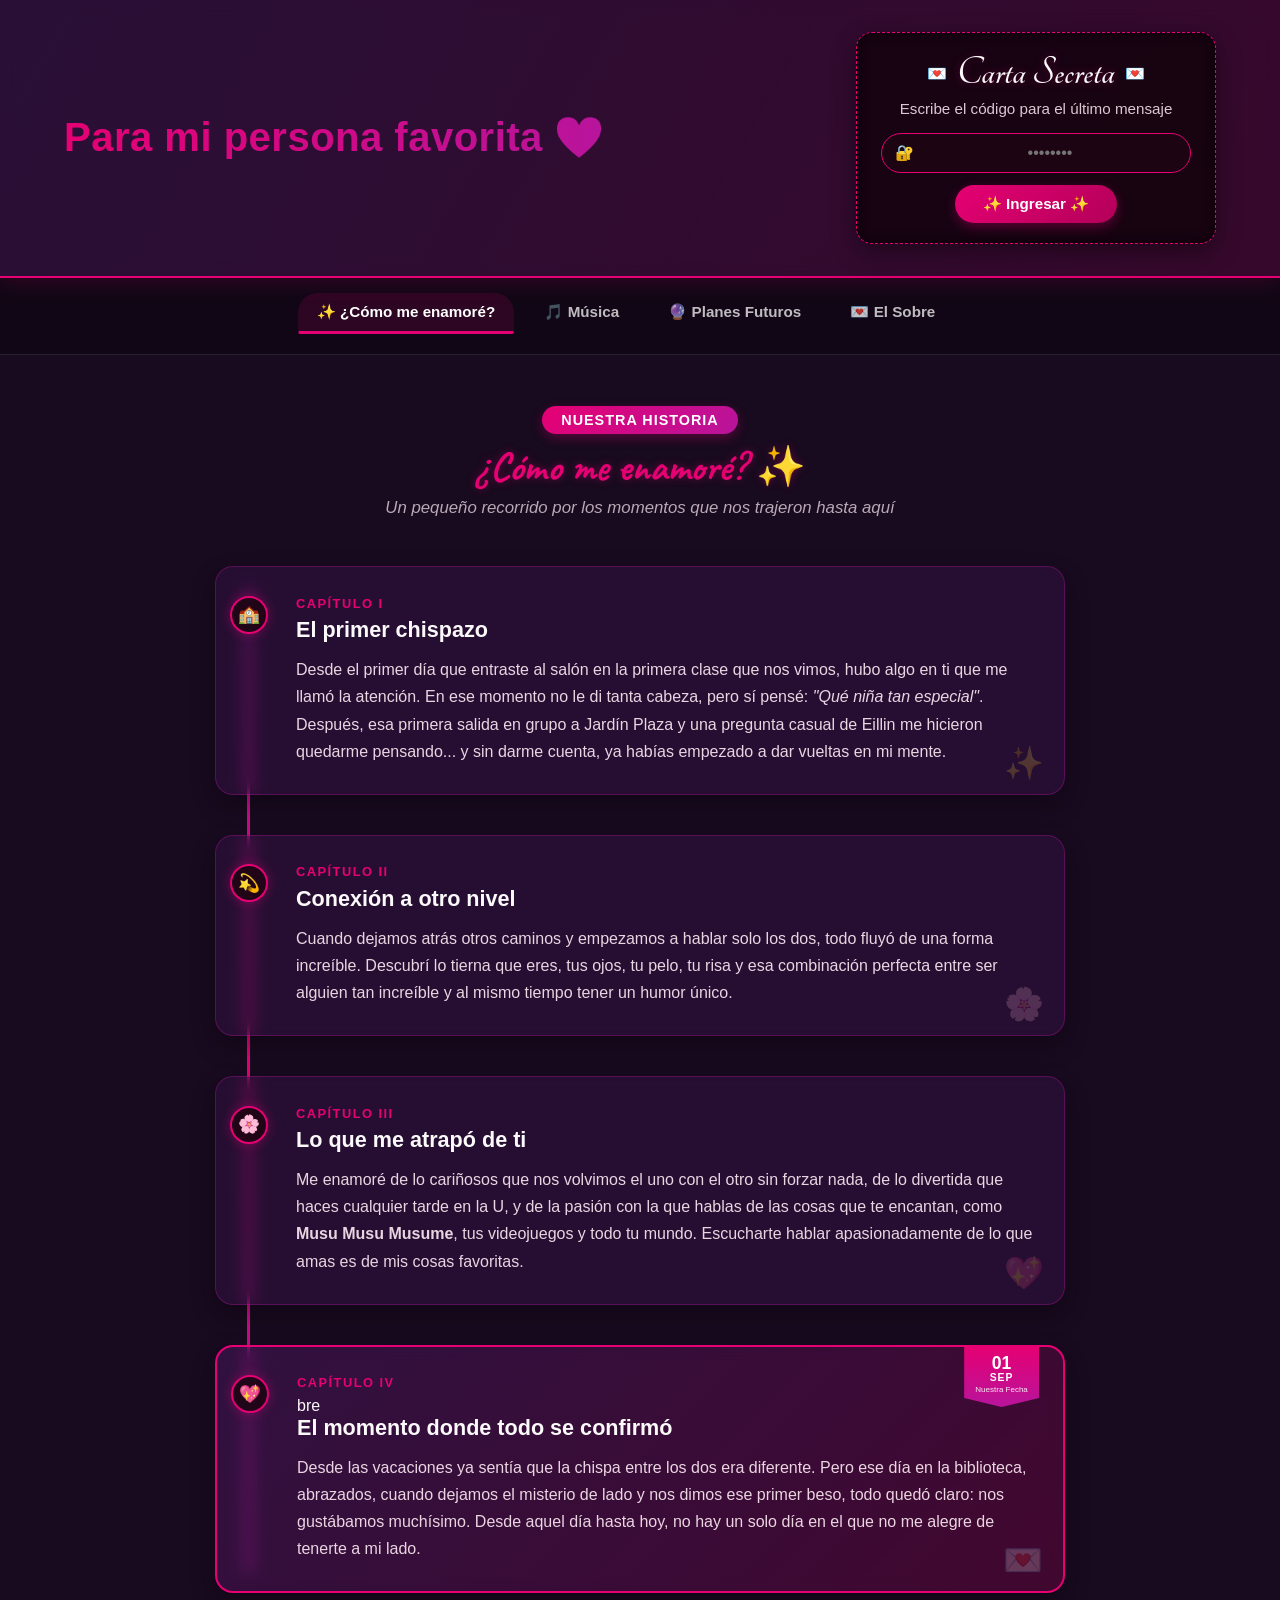
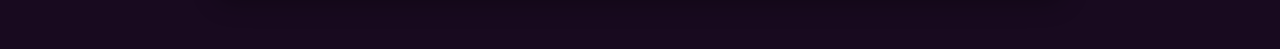
==== commit e361080c: "Update index.html" ====
--- a/index.html
+++ b/index.html
@@ -83,7 +83,7 @@
                             Me enamoré de lo cariñosos que nos volvimos el uno con el otro sin forzar nada, de lo divertida que haces cualquier tarde en la U, y de la pasión con la que hablas de las cosas que te encantan, como <strong>Musu Musu Musume</strong>, tus videojuegos y todo tu mundo. Escucharte hablar apasionadamente de lo que amas es de mis cosas favoritas.
                         </p>
                     </div>
-                    <div class="capitulo-decoracion">🎮</div>
+                    <div class="capitulo-decoracion">💖</div>
                 </article>
 
                 <article class="capitulo-card capitulo-destacado" data-cap="4">
@@ -295,4 +295,4 @@
 
     <script src="script.js"></script>
 </body>
-</html>+</html>
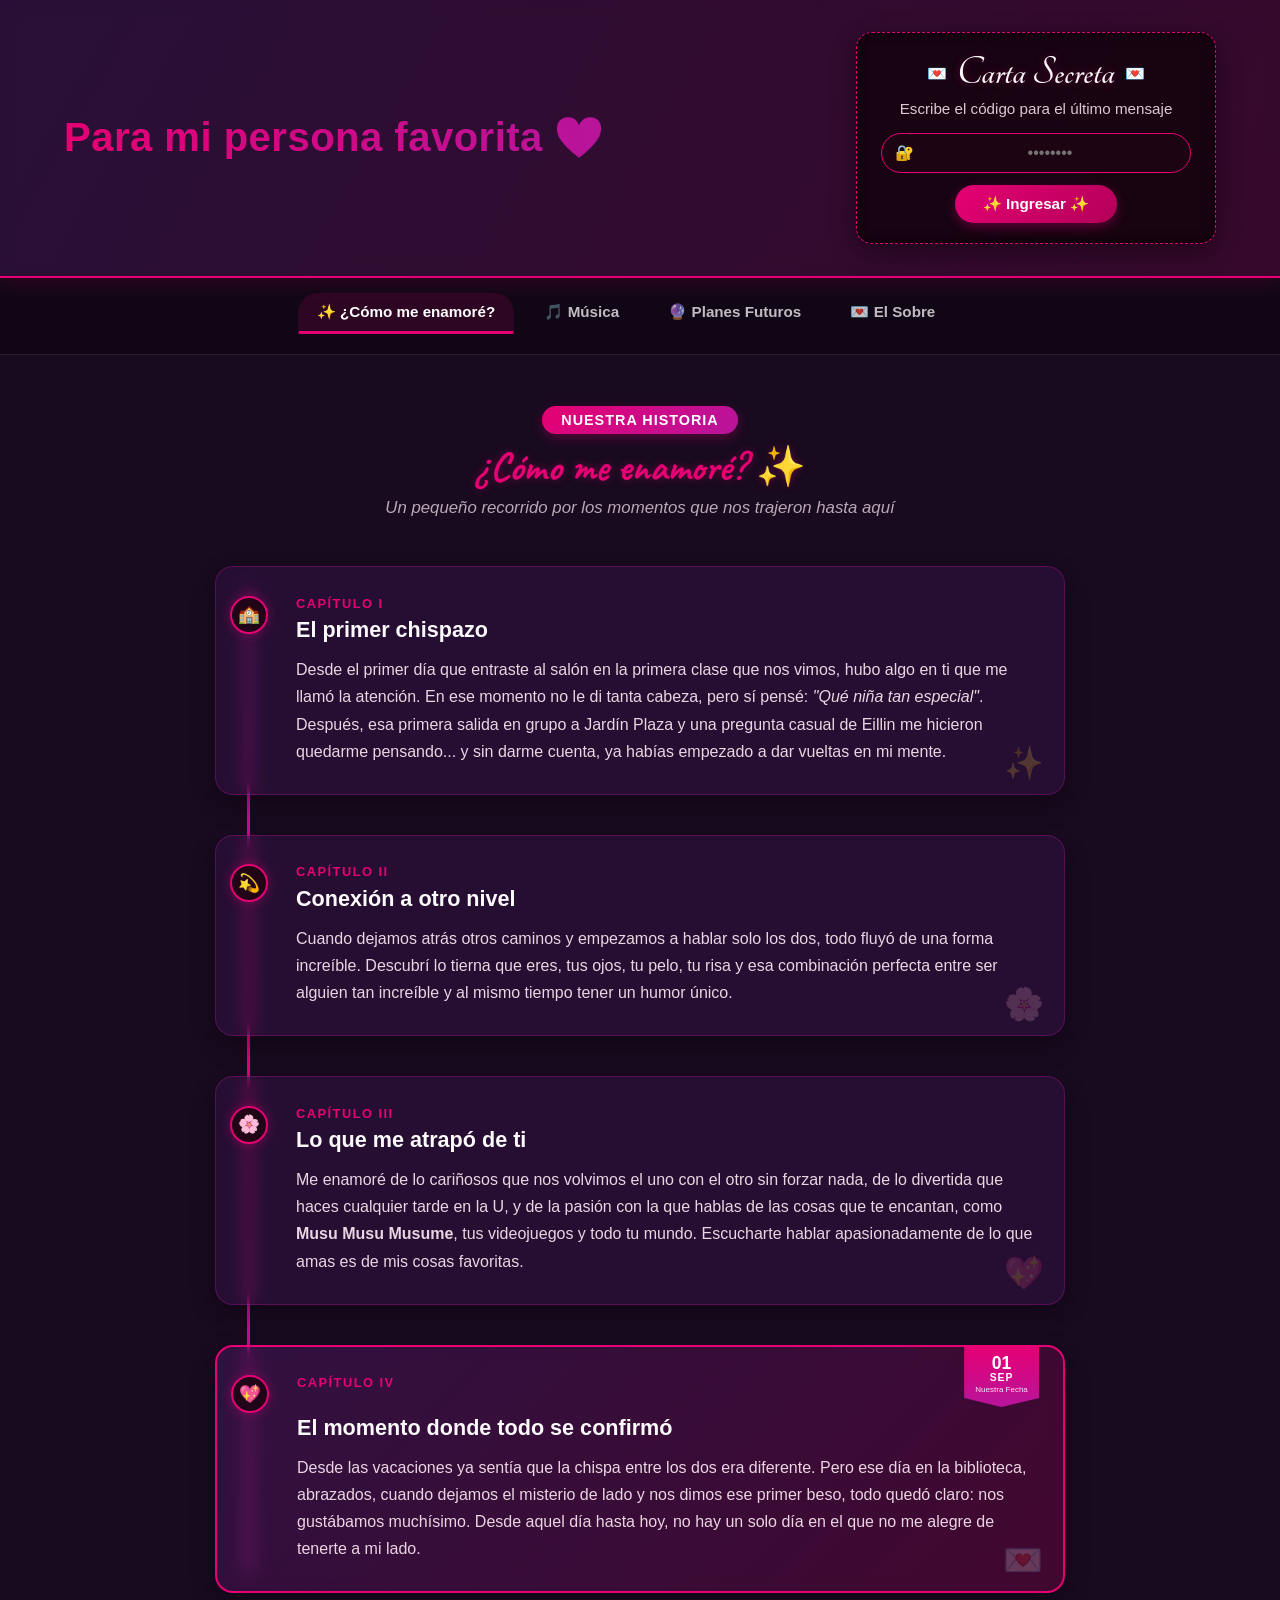
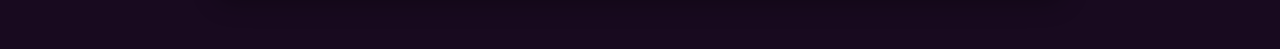
==== commit bb0ef49d: "Update index.html" ====
--- a/index.html
+++ b/index.html
@@ -96,7 +96,7 @@
                     <div class="capitulo-numero">Capítulo IV</div>
                     <div class="capitulo-icono">💖</div>
                     <div class="capitulo-contenido">
-                        bre 
+                        <br>
                         <h3>El momento donde todo se confirmó</h3>
                         <p>
                             Desde las vacaciones ya sentía que la chispa entre los dos era diferente. Pero ese día en la biblioteca, abrazados, cuando dejamos el misterio de lado y nos dimos ese primer beso, todo quedó claro: nos gustábamos muchísimo. Desde aquel día hasta hoy, no hay un solo día en el que no me alegre de tenerte a mi lado.
